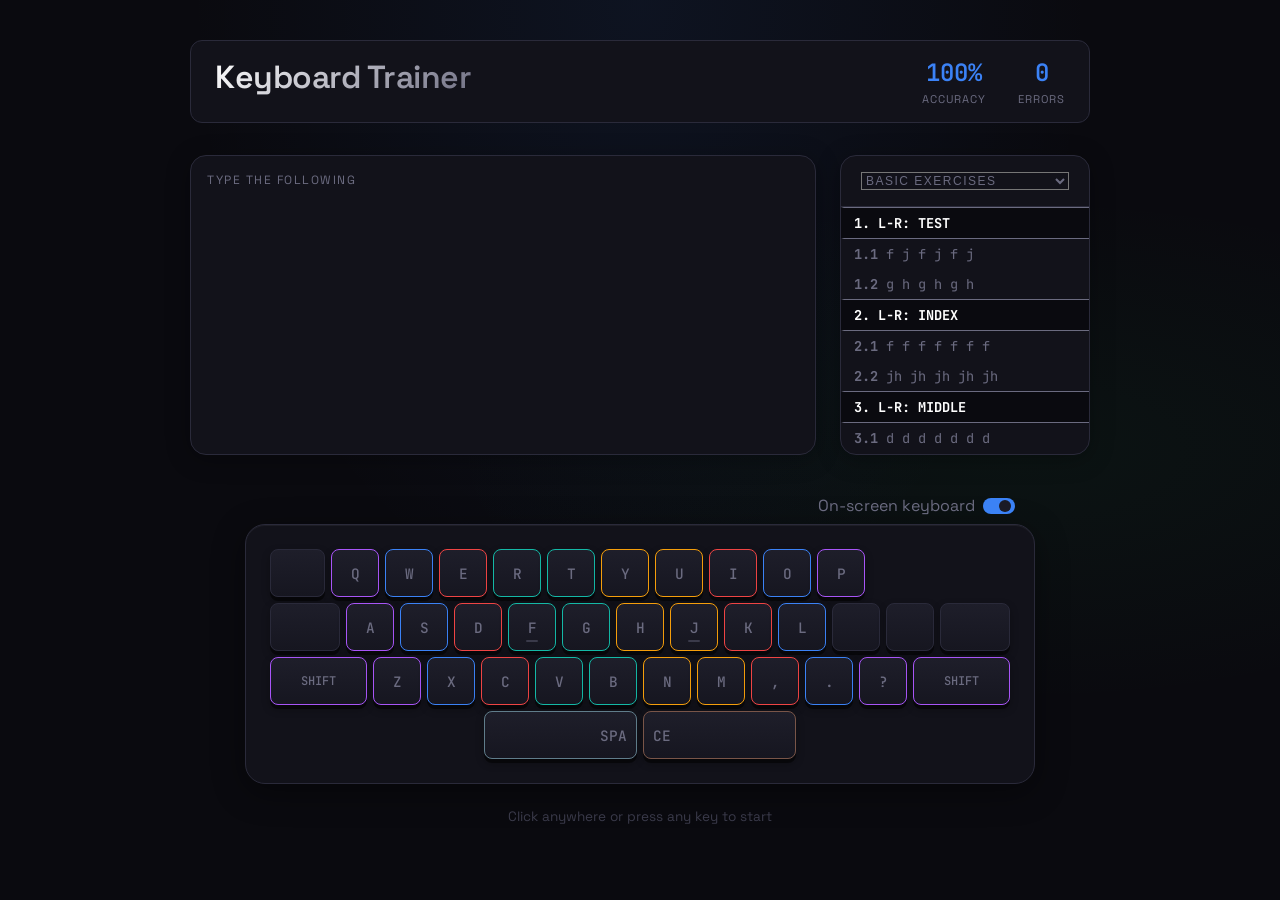
==== index.html @ eeee03a4 "Create index.html" ====
<!DOCTYPE html>
<html lang="en">
<head>
    <meta charset="UTF-8">
    <meta name="viewport" content="width=device-width, initial-scale=1.0">
    <title>Keyboard Trainer</title>
    <link rel="preconnect" href="https://fonts.googleapis.com">
    <link rel="preconnect" href="https://fonts.gstatic.com" crossorigin>
    <link href="https://fonts.googleapis.com/css2?family=JetBrains+Mono:wght@400;500;600&family=Space+Grotesk:wght@400;500;600&display=swap" rel="stylesheet">
    <style>
        :root {
            --bg-primary: #0a0a0f;
            --bg-secondary: #12121a;
            --bg-tertiary: #1a1a25;
            --text-primary: #ffffff;
            --text-secondary: #6b6b80;
            --text-muted: #3a3a4a;
            --accent-green: #22c55e;
            --accent-green-glow: rgba(34, 197, 94, 0.3);
            --accent-red: #ef4444;
            --accent-red-glow: rgba(239, 68, 68, 0.3);
            --accent-blue: #3b82f6;
            --accent-blue-glow: rgba(59, 130, 246, 0.2);
            --key-bg: #1e1e2a;
            --key-border: #2a2a3a;
            --key-shadow: rgba(0, 0, 0, 0.5);

            --pinky-lr: #a855f7;
            --ring-lr: #3b82f6;
            --middle-lr: #ef4444;
            --index-left: #14b8a6;
            --index-right: #f59e0b;

            --thumb-left: #607d8b;
            --thumb-right: #795548;


        }

        * {
            margin: 0;
            padding: 0;
            box-sizing: border-box;
        }

        body {
            font-family: 'Space Grotesk', sans-serif;
            background: var(--bg-primary);
            color: var(--text-primary);
            min-height: 100vh;
            display: flex;
            flex-direction: column;
            align-items: center;
            padding: 40px 20px;
            background-image: 
                radial-gradient(ellipse at 50% 0%, rgba(59, 130, 246, 0.08) 0%, transparent 50%),
                radial-gradient(ellipse at 80% 50%, rgba(34, 197, 94, 0.05) 0%, transparent 40%);
        }

        h1 {
            font-size: 2rem;
            font-weight: 600;

            letter-spacing: -0.5px;
            background: linear-gradient(135deg, #fff 0%, #6b6b80 100%);
            -webkit-background-clip: text;
            -webkit-text-fill-color: transparent;
            background-clip: text;
                margin-right: auto;
        }

        .main-container {
            display: flex;
            gap: 24px;
            margin-bottom: 40px;
            width: 100%;
            max-width: 900px;
            max-height: 300px;
            justify-content: space-between;
        }

        /* Exercise Display */
        .exercise-container {
            display: flex;
            flex-direction: column;
            flex-grow: 1;
            background: var(--bg-secondary);
            border-radius: 16px;
            padding: 16px;
            border: 1px solid var(--key-border);
            box-shadow: 0 4px 24px rgba(0, 0, 0, 0.3);
            /*min-height: 0;*/
        }

        .exercise-label {
            flex-shrink: 0;
            font-size: 0.75rem;
            text-transform: uppercase;
            letter-spacing: 1.5px;
            color: var(--text-secondary);
            margin-bottom: 16px;
        }

        .exercise-text {
            font-family: 'JetBrains Mono', monospace;
            font-size: 1.5rem;
            line-height: 1.6;
            letter-spacing: 0.15em;
            min-height: 60px;
            /*display: flex;*/
            flex-wrap: wrap;
            align-items: center;
            max-height: 250px;
            overflow-y: auto;
            scrollbar-color: var(--text-secondary) var(--text-muted);
            scrollbar-width: thin;
            mask-image: linear-gradient(to bottom, black 95%, transparent);

        }


        .exercise-text::-webkit-scrollbar {
        width: 12px;
        }

        .exercise-text::-webkit-scrollbar-track {
        background: var(--text-muted);
        }

        .exercise-text::-webkit-scrollbar-thumb {
        background: var(--text-secondary);
        border-radius: 6px;
        }

        .exercise-text::-webkit-scrollbar-thumb:hover {
        background: #888;
        }


        .exercise-text > span:has(+ br)::after {
            content: '⏎';
            color: var(--text-secondary);
            font-size: 0.5em;
            margin-left: 2px;
        }


        .word {
            display: inline-flex;
            white-space: nowrap;
            align-items: baseline;
        }

        .char {
            display: inline-flex;
            align-items: center;
            justify-content: center;
            min-width: 1.2em;
            height: 1.5em;
            transition: all 0.15s ease;
        }

        .char.pending {
            color: var(--text-muted);
        }

        .char.completed {
            color: var(--text-primary);
        }

        .char.current {
            color: var(--bg-primary);
            background: var(--accent-green);
            border-radius: 6px;
            box-shadow: 0 0 20px var(--accent-green-glow);
            animation: pulse-green 1.5s ease-in-out infinite;
            scroll-margin-top: 45px;
        }

        .char.current.error {
            background: var(--accent-red);
            box-shadow: 0 0 20px var(--accent-red-glow);
            animation: shake 0.3s ease-in-out, pulse-red 1.5s ease-in-out infinite;
        }

        @keyframes pulse-green {
            0%, 100% { box-shadow: 0 0 15px var(--accent-green-glow); }
            50% { box-shadow: 0 0 25px var(--accent-green-glow); }
        }

        @keyframes pulse-red {
            0%, 100% { box-shadow: 0 0 15px var(--accent-red-glow); }
            50% { box-shadow: 0 0 25px var(--accent-red-glow); }
        }

        @keyframes shake {
            0%, 100% { transform: translateX(0); }
            20% { transform: translateX(-4px); }
            40% { transform: translateX(4px); }
            60% { transform: translateX(-4px); }
            80% { transform: translateX(4px); }
        }

        /* Exercise List */
        .exercise-list-container {
            display:flex;
            flex-direction: column;
            flex-shrink: 0;
            width: 250px;
            background: var(--bg-secondary);
            border-radius: 16px;
            border: 1px solid var(--key-border);
            overflow: hidden;
            box-shadow: 0 4px 24px rgba(0, 0, 0, 0.3);
        }

        .exercise-list-header {
            flex-shrink: 0;
            font-size: 0.75rem;
            text-transform: uppercase;
            letter-spacing: 1.5px;
            color: var(--text-secondary);
            padding: 16px 20px;
            border-bottom: 1px solid var(--key-border);
        }
        .exercise-list-header > select
        {
            font-size: 0.75rem;
            text-transform: uppercase;
            letter-spacing: 1.5px;
            background: var(--bg-secondary);
            color: var(--text-secondary);
            width: 100%;
        }
        .exercise-list {
            max-height: 300px;
            overflow-y: auto;
            scrollbar-width: thin;
            scrollbar-color: var(--key-border) transparent;
        }

        .exercise-list::-webkit-scrollbar {
            width: 6px;
        }

        .exercise-list::-webkit-scrollbar-track {
            background: transparent;
        }

        .exercise-list::-webkit-scrollbar-thumb {
            background: var(--key-border);
            border-radius: 3px;
        }



        .exercise-group {
            font-family: 'JetBrains Mono', monospace;
            font-size: 0.85rem;
            font-weight: bold;
            text-transform: uppercase;
            padding: 6px 10px;
            cursor: pointer;
            transition: all 0.2s ease;
            border-left: 3px solid transparent;
            color: var(--text-primary);
            border-bottom: 1px solid var(--text-secondary);
            border-top: 1px solid var(--text-secondary);
            background: var(--bg-primary);
        }
        .exercise-group.active {

            color: var(--accent-green);
        }

        .exercise-item {
            font-family: 'JetBrains Mono', monospace;
            font-size: 0.85rem;
            padding: 6px 10px;
            cursor: pointer;
            transition: all 0.2s ease;
            border-left: 3px solid transparent;
            color: var(--text-secondary);
            /*border-bottom: 1px solid var(--text-secondary);*/
        }
        .exercise-item > span:first-child {
            text-transform: uppercase;
            /*letter-spacing: 1.5px;*/
            font-weight: bold;
        }
        .exercise-item > span:last-child {
            color: var(--text-secondary);
        }



        .exercise-item:hover {
            background: var(--bg-tertiary);
            color: var(--text-primary);
        }

        .exercise-item.active {
            background: var(--bg-tertiary);
            border-left-color: var(--accent-green);
            color: var(--text-primary);
        }

        .exercise-item.completed-exercise {
            color: var(--accent-green);
        }

        .exercise-item.completed-exercise::after {
            content: ' ✓';
        }

        /* Stats Bar */
        .stats-bar {
            display: flex;
            gap: 32px;
            margin-bottom: 32px;
            padding: 16px 24px;
            background: var(--bg-secondary);
            border-radius: 12px;
            border: 1px solid var(--key-border);
                width: 100%;
            max-width: 900px;
        }

        .stat {
            display: flex;
            flex-direction: column;
            align-items: center;
        }

        .stat-value {
            font-family: 'JetBrains Mono', monospace;
            font-size: 1.5rem;
            font-weight: 600;
            color: var(--accent-blue);
        }

        .stat-label {
            font-size: 0.7rem;
            text-transform: uppercase;
            letter-spacing: 1px;
            color: var(--text-secondary);
            margin-top: 4px;
        }

        /* Keyboard */
        .keyboard {
            background: var(--bg-secondary);
            padding: 24px;
            border-radius: 20px;
            border: 1px solid var(--key-border);
            box-shadow: 
                0 8px 32px rgba(0, 0, 0, 0.4),
                inset 0 1px 0 rgba(255, 255, 255, 0.05);
        }

        .keyboard-row {
            display: flex;

            gap: 6px;
            margin-bottom: 6px;
        }


        .keyboard-row:last-child {
            margin-bottom: 0;
            justify-content: center;
        }

        .key {
            font-family: 'JetBrains Mono', monospace;
            font-size: 0.9rem;
            font-weight: 500;
            width: 48px;
            height: 48px;
            display: flex;
            align-items: center;
            justify-content: center;
            background: linear-gradient(180deg, var(--key-bg) 0%, #161620 100%);
            border: 1px solid var(--key-border);
            border-radius: 8px;
            color: var(--text-secondary);
            text-transform: uppercase;
            cursor: pointer;
            transition: all 0.1s ease;
            box-shadow: 
                0 4px 0 var(--key-shadow),
                0 4px 8px rgba(0, 0, 0, 0.3);
            user-select: none;
        }

        .key:active, .key.pressed {
            transform: translateY(4px);
            box-shadow: 
                0 2px 0 var(--key-shadow),
                0 2px 4px rgba(0, 0, 0, 0.3);
        }

        .key.highlight {
            color: var(--bg-primary);
            border-color: #cdcdcd;
        }


        .key.shift {
            width: 97px;
            font-size: 0.75rem;
        }
        .key.capslock {
            width: 70px;
            font-size: 0.75rem;
        }
        .key.tabkey {
            width: 55px;
            font-size: 0.75rem;
        }

        .key.space {
            width: 153px;
        }

        /* Home row indicators */
        .key[data-key="f"]::after,
        .key[data-key="j"]::after {
            content: '';
            position: absolute;
            bottom: 8px;
            width: 12px;
            height: 2px;
            background: var(--text-muted);
            border-radius: 1px;
        }

        .key {
            position: relative;
        }

        /* Finger color coding */
        .finger-pinky-left { border-color: var(--pinky-lr)}
        .finger-ring-left {  border-color: var(--ring-lr)}
        .finger-middle-left {  border-color: var(--middle-lr)} /* ! */
        .finger-index-left {   border-color: var(--index-left)} /* ! */

        .finger-index-right { border-color: var(--index-right)}
        .finger-middle-right {   border-color: var(--middle-lr)}
        .finger-ring-right {   border-color: var(--ring-lr)}
        .finger-pinky-right {   border-color: var(--pinky-lr)}

        .finger-thumb-left { border-color: var(--thumb-left)}
        .finger-thumb-right {   border-color: var(--thumb-right)}


        .key.highlight.finger-pinky-left { background: rgb(from var(--pinky-lr) r g b / 0.8); }
        .key.highlight.finger-ring-left { background: rgb(from var(--ring-lr) r g b / 0.8); }
        .key.highlight.finger-middle-left { background: rgb(from var(--middle-lr) r g b / 0.8); }

        .key.highlight.finger-index-left { background: rgb(from var(--index-left) r g b / 0.8);  }
        .key.highlight.finger-index-right { background: rgb(from var(--index-right) r g b / 0.8); }

        .key.highlight.finger-middle-right { background: rgb(from var(--middle-lr) r g b / 0.8);}
        .key.highlight.finger-ring-right { background: rgb(from var(--ring-lr) r g b / 0.8); }
        .key.highlight.finger-pinky-right { background: rgb(from var(--pinky-lr) r g b / 0.8); }

        .key.highlight.finger-thumb-left { background: rgb(from var(--thumb-left) r g b / 0.8); }
        .key.highlight.finger-thumb-right { background: rgb(from var(--thumb-right) r g b / 0.8); }

        /* Completion message */
        .completion-message {
            position: fixed;
            top: 50%;
            left: 50%;
            transform: translate(-50%, -50%) scale(0.9);
            background: var(--bg-secondary);
            padding: 48px 64px;
            border-radius: 24px;
            border: 1px solid var(--accent-green);
            box-shadow: 0 0 60px var(--accent-green-glow);
            text-align: center;
            opacity: 0;
            pointer-events: none;
            transition: all 0.3s ease;
            z-index: 100;
        }

        .completion-message.show {
            opacity: 1;
            transform: translate(-50%, -50%) scale(1);
            pointer-events: auto;
        }

        .completion-message h2 {
            font-size: 1.5rem;
            margin-bottom: 8px;
            color: var(--accent-green);
        }

        .completion-message p {
            color: var(--text-secondary);
            margin-bottom: 24px;
        }

        .completion-message button {
            font-family: 'Space Grotesk', sans-serif;
            font-size: 1rem;
            padding: 12px 32px;

            color: var(--bg-primary);
            border: none;
            border-radius: 8px;
            cursor: pointer;
            font-weight: 500;
            transition: all 0.2s ease;
        }
        .completion-message button:last-of-type {
            background: var(--accent-green);
        }
        .completion-message button:first-of-type {
            background: var(--text-secondary);
        }

        .completion-message button:hover {
            transform: translateY(-2px);
            box-shadow: 0 4px 20px var(--accent-green-glow);
        }

        /* Focus hint */
        .focus-hint {
            color: var(--text-muted);
            font-size: 0.85rem;
            margin-top: 24px;
            opacity: 0;
            transition: opacity 0.3s ease;
        }

        .focus-hint.show {
            opacity: 1;
        }

        /*TOGGLE

        bg toggle: var(--text-secondary)
        bg circle: var(--bg-tertiary)
        br sec: var(--accent-blue)
        */
        .toggle {
  position: relative;
  display: inline-block;
  width: 32px;
  height: 16px;
}

.toggle input {
  opacity: 0;
  width: 0;
  height: 0;
}
.slider {
  position: absolute;
  cursor: pointer;
  top: 0;
  left: 0;
  right: 0;
  bottom: 0;
  background-color: #FFFFFF;
  -webkit-transition: .4s;
  transition: .4s;
}

.slider:before {
  position: absolute;
  content: "";
  height: 12px;
  width: 12px;
  left: 4px;
  bottom: 2px;
  background-color: var(--bg-tertiary);
  -webkit-transition: .4s;
  transition: .4s;
}

input:checked + .slider {
  background-color: var(--accent-blue);
}
input + .slider {
  background-color: var(--text-secondary);
}


input:checked + .slider:before {
  -webkit-transform: translateX(12px);
  -ms-transform: translateX(12px);
  transform: translateX(12px);
}

.slider.round {
  border-radius: 14px;
}

.slider.round:before {
  border-radius: 50%;
}
.toggle-box {
    display: flex;
    justify-content: flex-end;
    align-items: center;
    gap: 0.5rem;
    color: var(--text-secondary);
        margin-bottom: 8px;
        margin-right: 20px;
}

.collapsed {
    visibility: collapse;
    display: none;
}
    </style>
</head>
<body>


    <div class="stats-bar">
    <h1>Keyboard Trainer</h1>

        <div class="stat">
            <span class="stat-value" id="accuracy">100%</span>
            <span class="stat-label">Accuracy</span>
        </div>
        <!--div class="stat">
            <span class="stat-value" id="wpm">0</span>
            <span class="stat-label">WPM</span>
        </div-->
        <div class="stat">
            <span class="stat-value" id="errors">0</span>
            <span class="stat-label">Errors</span>
        </div>

    </div>

    <div class="main-container">
        <div class="exercise-container">
            <div class="exercise-label">Type the following</div>
            <div class="exercise-text" id="exercise-text"></div>
        </div>
        <div class="exercise-list-container"> <!--Exercises -->
            <div class="exercise-list-header"> <select onchange="select_task_type(this)"><option value="0">basic exercises</option><option value="1">Advanced</option></select></div>
            <div class="exercise-list" id="exercise-list"></div>
        </div>
    </div>



    <div>
    <div class="toggle-box">
        <span>On-screen keyboard</span>
        <label class="toggle" >
            <input type="checkbox" checked onchange="document.getElementById('keyboard').classList.toggle('collapsed')">
            <span class="slider round"></span>
        </label>
    </div>

    <div class="keyboard" id="keyboard">
        <!-- Row 1: QWERTY -->
        <div class="keyboard-row">
            <div class="key tabkey" data-key="tabkey"> </div>
            <div class="key finger-pinky-left" data-key="q">Q</div>
            <div class="key finger-ring-left" data-key="w">W</div>
            <div class="key finger-middle-left" data-key="e">E</div>
            <div class="key finger-index-left" data-key="r">R</div>
            <div class="key finger-index-left" data-key="t">T</div>
            <div class="key finger-index-right" data-key="y">Y</div>
            <div class="key finger-index-right" data-key="u">U</div>
            <div class="key finger-middle-right" data-key="i">I</div>
            <div class="key finger-ring-right" data-key="o">O</div>
            <div class="key finger-pinky-right" data-key="p">P</div>

        </div>
        <!-- Row 2: ASDF -->
        <div class="keyboard-row">
            <div class="key capslock" data-key="capslock"> </div>
            <div class="key finger-pinky-left" data-key="a">A</div>
            <div class="key finger-ring-left" data-key="s">S</div>
            <div class="key finger-middle-left" data-key="d">D</div>
            <div class="key finger-index-left" data-key="f">F</div>
            <div class="key finger-index-left" data-key="g">G</div>
            <div class="key finger-index-right" data-key="h">H</div>
            <div class="key finger-index-right" data-key="j">J</div>
            <div class="key finger-middle-right" data-key="k">K</div>
            <div class="key finger-ring-right" data-key="l">L</div>
            <div class="key"> </div>
            <div class="key"> </div>
            <div class="key capslock"> </div>

        </div>
        <!-- Row 3: ZXCV -->
        <div class="keyboard-row">
            <div class="key shift finger-pinky-left" data-key="L_Shift">Shift</div>
            <div class="key finger-pinky-left" data-key="z">Z</div>
            <div class="key finger-ring-left" data-key="x">X</div>
            <div class="key finger-middle-left" data-key="c">C</div>
            <div class="key finger-index-left" data-key="v">V</div>
            <div class="key finger-index-left" data-key="b">B</div>
            <div class="key finger-index-right" data-key="n">N</div>
            <div class="key finger-index-right" data-key="m">M</div>
            <div class="key finger-middle-right" data-key=",">,</div>
            <div class="key finger-ring-right" data-key=".">.</div>
            <div class="key finger-pinky-right" data-key="?">?</div>
            <div class="key shift finger-pinky-right" data-key="R_Shift">Shift</div>
        </div>
        <!-- Row 4: Space -->
        <div class="keyboard-row">
            <div class="key space finger-thumb-left" style="justify-content: right;" data-key="L_Space">Spa&nbsp;</div>
            <div class="key space finger-thumb-right" style="justify-content: left;" data-key="R_Space">&nbsp;ce</div>
        </div>
    </div>
</div>
    <div class="focus-hint" id="focus-hint">Click anywhere or press any key to start</div>


<!--
    <div>
    <span style="background: #d946ef">#d946ef</span>
    <span style="background: #06b6d4">#06b6d4</span>
    <span style="background: #84cc16">#84cc16</span>
    <span style="background: #2563eb">#2563eb</span>
    <span style="background: #dc2626">#dc2626</span>
    <span style="background: #d946ef"></span>
    <span style="background: #d946ef"></span>
    <span style="background: #d946ef"></span>
    </div>
    <br>
    <div>
    <span style="background: #2563eb">#2563eb</span>
    <span style="background: #db2777">#db2777</span>
    <span style="background: #10b981">#10b981</span>
    <span style="background: #f97316">#f97316</span>
    <span style="background: #4f46e5">#4f46e5</span>
    <span style="background: #d946ef"></span>
    <span style="background: #d946ef"></span>
    <span style="background: #d946ef"></span>
    </div>
    <br>
    <div>
    <span style="background: #ef4444">#ef4444</span>
    <span style="background: #f59e0b">#f59e0b</span>
    <span style="background: #14b8a6">#14b8a6</span>
    <span style="background: #3b82f6">#3b82f6</span>
    <span style="background: #a855f7">#a855f7</span>
    <span style="background: #d946ef"></span>
    <span style="background: #d946ef"></span>
    <span style="background: #d946ef"></span>
    </div>
-->
    <div class="completion-message" id="completion-message">
        <h2>Exercise Complete!</h2>
        <p>Great job! Ready for the next one?</p>

        <button id="repeat-exercise-btn">Repeat Exercise</button>
        <button id="next-exercise-btn">Next Exercise</button>
    </div>

    <script>
"use strict";

        const leftHand = new Set(['q','w','e','r','t','a','s','d','f','g','z','x','c','v','b']);
        const rightHand = new Set();
        // Exercise data - you can modify these sequences
        /*const exercises = [
            "f j f j f j@f j f j f j@f j f j f j",
            "f f f f f f f f f f@j j j j j j j j j j@g g g g g g g g g g@h h h h h h h h h h@fg fg fg fg fg fg@jh jh jh jh jh jh@fgjh fgjh fgjh fgjh@ghf jhg ghf jhg ghf@fghj jhgf fghj jhgf@g g h h f f j j",
            "d d d d d d d d d d@k k k k k k k k k k@df df df df df df@jk jk jk jk jk jk@dfg kjh dfg kjh@gfd hjk gfd hjk@dk dk dk dk dk dk@kdjf kdjf kdjf kdjf@dhg kfg dhg kfg@dd ff gg hh jj kk",
            "s s s s s s s s s s@l l l l l l l l l l@sd sd sd sd sd sd@kl kl kl kl kl kl@sdf jkl sdf jkl@asdf hjkl asdf hjkl@sl sl sl sl sl sl@sdfg hjkl sdfg hjkl@lsd ksf lsd ksf@ss dd ff gg hh jj kk ll",
            "a a a a a a a a a a@as as as as as as@asdf hjkl asdf hjkl@aa ss dd ff gg hh jj kk ll@glas hask dash flash@sagas salad alaska@half ask lad gas jag",
            "fr ju ft jy de ki@r r r t t t y y y u u u@rt yu rt yu rt yu@er ty ui er ty ui@try hit yet rut@tree here there@grey kite like@ture ryit uyer",
            "fv jm fb jn dc ki@v v v b b b n n n m m m@vb nm vb nm@cv bn m cv bn m@van man ban can@bad mad cad had@back hack jack lack",
            "qo wp zx qo wp zx@qa az ws sx ed dc@pop wow zip axe@quick brown fox@lazy dog jumps@qwerty asdfgh zxcvb@power point zoom@mix max box fix",
            "f f f f f f f f@j j j j j j j j@f j f j f j f j@d d d d d d d d@k k k k k k k k@d k d k d k d k@s s s s s s s s@l l l l l l l l@s l s l s l s l@a a a a a a a a@f d s a f d s a@j k l j k l j k l@g g g g g g g g@h h h h h h h h@g h g h g h g h@f g h j f g h j@t t t t t t t t@y y y y y y y y@t y t y t y t y@r r r r r r r r@u u u u u u u u@r u r u r u r u@e e e e e e e e@i i i i i i i i@e i e i e i e i@w w w w w w w w@o o o o o o o o@w o w o w o w o@q q q q q q q q@p p p p p p p p@q p q p q p q p@the quick brown fox jumps over the lazy dog"
        ];*/

        // State
        let currentIndex = {e:0,t:0,s:0,toString: function(a = this.e,b = this.t,c=this.s) {return `${a}:${b}:${c}`;}};
        //toString: function(a,b,c) {return `${this.e}:${this.t}:${this.s}`;}
        let currentSpanIndex = 0;
        let isError = false;
        let totalKeystrokes = 0;
        let errorCount = 0;
        let startTime = null;
        let completedExercises = new Set();

        // DOM Elements
        const exerciseText = document.getElementById('exercise-text');
        const exerciseList = document.getElementById('exercise-list');
        const accuracyDisplay = document.getElementById('accuracy');
        //const wpmDisplay = document.getElementById('wpm');
        const errorsDisplay = document.getElementById('errors');
        const completionMessage = document.getElementById('completion-message');
        const nextExerciseBtn = document.getElementById('next-exercise-btn');
        const repeatExerciseBtn = document.getElementById('repeat-exercise-btn');
        const focusHint = document.getElementById('focus-hint');

        // Character span elements cache
        let charSpans = [];
        let taskStepsRef = [];
        // Exercise -> Task -> Step
        // Bsc/Adv  -> LR-RL-> 1,2,3
        //Basic vs advanced
        let exercises = [];
        //let exercise = 0;

        //page init
        function onWindowLoad(){
        exercises.push(task_small);
        exercises.push(task_big);
        console.log(exercises);

        initExerciseList();
        }//onWindowLoad

        function select_task_type(o){
            console.log('select_task_type',o, o.value);
            currentIndex.e = o.value;
            initExerciseList();
        }


        // Initialize exercise list
        function initExerciseList() {
            exerciseList.innerHTML = '';
            taskStepsRef = [];

/*
            const sorted = Object.keys(exercises[currentIndex.e]).sort((x, y) => {
            const prefixCompare = y.slice(0, 5).localeCompare(x.slice(0, 5));
            if (prefixCompare !== 0) return prefixCompare;
            return x.length - y.length;
            });
*/

                exercises[currentIndex.e].forEach((task, t_idx) => {
                    const groupHeader = document.createElement('div');
                    groupHeader.className = 'exercise-group';
                    //if (t_idx === currentIndex.t) groupHeader.classList.add('active');
                    groupHeader.innerHTML = `${t_idx + 1}. ${task.dir}: ${task.name}`;
                    groupHeader.addEventListener('click', () => loadTaskStep(t_idx,0));
                    groupHeader.dataset.t_idx = t_idx;
                    exerciseList.appendChild(groupHeader);
                    taskStepsRef.push(groupHeader);

                    console.log('task ',task,' idx ',t_idx);

                    task.steps.forEach((step, s_idx) => {
                        console.log('step ',step[0],' idx ',s_idx);
                        const item = document.createElement('div');
                        item.className = 'exercise-item';
                        item.dataset.t_idx = t_idx;
                        item.dataset.s_idx = s_idx;
                        item.dataset.ets_sign = currentIndex.toString(currentIndex.e,t_idx,s_idx);

                        //if (t_idx === currentIndex.t && s_idx === currentIndex.s) item.classList.add('active');
                        //if (completedExercises.has(currentIndex.toString())) item.classList.add('completed-exercise');

                        item.innerHTML = `<span>${t_idx + 1}.${s_idx + 1}</span>&nbsp;<span>${step[0].substring(0, 14)}</span>`;
                        item.addEventListener('click', () => loadTaskStep(t_idx,s_idx));
                        exerciseList.appendChild(item);
                        taskStepsRef.push(item);
                    });
                    /*
                    */
                });

        }

        // Load an exercise
        function loadTaskStep(t,s) {
            currentIndex.t = t;
            currentIndex.s = s;

            currentSpanIndex = 0;
            isError = false;
            totalKeystrokes = 0;
            errorCount = 0;
            startTime = null;
            
            createTaskStepDisplay();
            updateTaskStepDisplay();
            updateExerciseListDisplay();
            //initExerciseList(); // replace with updateExerciseListDisplay()
            updateStats();
            highlightCurrentKey();
            
            // Scroll to active item
            /*const activeItem = exerciseList.querySelector('.exercise-item.active');
            if (activeItem) {
                activeItem.scrollIntoView({ behavior: 'smooth', block: 'nearest' });
            }*/


        }



        // Create exercise display (once per exercise)
        function createTaskStepDisplay() {
            // Exercise -> Task -> Step

            //const text = exercises[currentIndex];
            exerciseText.innerHTML = '';
            charSpans = [];

            const rows = exercises[currentIndex.e][currentIndex.t].steps[currentIndex.s];

            rows.forEach((row, rowIndex) => {
                const words = row.split(' ');

                words.forEach((word, wordIndex) => {
                    // Create word container
                    const wordSpan = document.createElement('span');
                    wordSpan.className = 'word';

                    // Add characters of the word
                    word.split('').forEach((char) => {
                        const span = document.createElement('span');
                        span.className = 'char';
                        span.textContent = char;
                        //span.dataset.chr = char;

                        wordSpan.appendChild(span);
                        charSpans.push(span);
                    });


                    // Add space after word (except last word)
                    if (wordIndex < words.length - 1) {
                        const spaceSpan = document.createElement('span');
                        spaceSpan.className = 'char';
                        spaceSpan.textContent = '␣';
                        //spaceSpan.dataset.chr = ' ';
                        wordSpan.appendChild(spaceSpan);
                        charSpans.push(spaceSpan);
                    }

                    exerciseText.appendChild(wordSpan);

                });
                if (rowIndex < rows.length - 1) {
                        const brakeSpan = document.createElement('br');
                        exerciseText.appendChild(brakeSpan);
                    }

            });


        }



        // Update exercise display (only update classes)
        function updateTaskStepDisplay() {
            charSpans.forEach((span, index) => {
                span.className = 'char';

                if (index < currentSpanIndex) {
                    span.classList.add('completed');
                } else if (index === currentSpanIndex) {
                    span.classList.add('current');
                    if (isError) span.classList.add('error');
                } else {
                    span.classList.add('pending');
                }
            });
            scrollToChar();
        }
        function updateExerciseListDisplay() {
            taskStepsRef.forEach((elem, index) => {
                elem.classList.remove('active');
                //.dataset.t_idx
                //.dataset.s_idx
                if (elem.dataset.s_idx !== undefined && elem.dataset.t_idx !== undefined && elem.dataset.ets_sign !== undefined) {
                    if(currentIndex.s == elem.dataset.s_idx && currentIndex.t == elem.dataset.t_idx){
                        elem.classList.add('active');
                    }//@@@@@@@@@@@@@@@@@@@@@@@@@@@@@@@@@@@@ currentIndex.toString()
                    if (completedExercises.has(elem.dataset.ets_sign)  ) {
                        elem.classList.add('completed-exercise');
                    }
                }
                if (elem.dataset.s_idx === undefined && elem.dataset.t_idx !== undefined) {
                    if(currentIndex.t == elem.dataset.t_idx){
                        elem.classList.add('active');
                    }
                }

            });
            scrollToTaskStep();
        }

        // Highlight current key on keyboard
        function highlightCurrentKey() {
            // Remove all highlights
            document.querySelectorAll('.key').forEach(key => {
                key.classList.remove('highlight');
            });
            
            //const text = exercises[currentIndex];
            if (currentSpanIndex < charSpans.length) {
                const currentCharOrig = charSpans[currentSpanIndex].innerText;
                const currentChar = currentCharOrig.toLowerCase();

                if (currentChar !== '␣') {
                    highlightKeys(currentChar);
                    if (currentCharOrig !== currentChar) {
                        if(leftHand.has(currentChar)){
                            highlightKeys('R_Shift') ;
                        } else {
                            highlightKeys('L_Shift');
                        }
                    }

                } else { //TODO: FIX NEGATIVE INDEX!!!!
                    let prevChar = charSpans[currentSpanIndex - 1].innerText;
                    if (prevChar !== undefined){
                        let lc = prevChar.toLowerCase();

                        if(leftHand.has(lc)){
                            highlightKeys('R_Space') ;
                        } else {
                            highlightKeys('L_Space');
                        }

                    }
                console.log("currentChar: ",currentChar, "prev:", charSpans[currentSpanIndex - 1].innerText)
                }

            }
        }

        function highlightKeys(v) {
            const key = document.querySelector(`.key[data-key="${v}"]`);
            if (key) {
                key.classList.add('highlight');
            }
        }
        // Update statistics
        function updateStats() {
            const accuracy = totalKeystrokes > 0 
                ? Math.round(((totalKeystrokes - errorCount) / totalKeystrokes) * 100) 
                : 100;
            accuracyDisplay.textContent = accuracy + '%';
            errorsDisplay.textContent = errorCount;
            /*
            if (startTime && currentSpanIndex > 0) {
                const elapsedMinutes = (Date.now() - startTime) / 60000;
                const words = currentSpanIndex / 5;
                const wpm = Math.round(words / elapsedMinutes);
                wpmDisplay.textContent = wpm;
            }*/
        }

        // Handle key press
        function handleKeyPress(e) {
            // Ignore modifier keys alone
            if (e.key === 'Shift' || e.key === 'Control' || e.key === 'Alt' || e.key === 'Meta') {
                return;
            }
            
            // Handle Enter to go to next exercise when completion message is shown
            if ((e.key === 'Enter' || e.key === ' ') && completionMessage.classList.contains('show')) {
                goToNextExercise();
                return;
            }

            // Hide focus hint (Click anywhere or press any key to start)
            focusHint.classList.remove('show');
            



            //const text = exercises[currentIndex];
            if (currentSpanIndex >= charSpans.length) return;
            
            // Start timer on first keystroke
            if (!startTime) {
                startTime = Date.now();
            }
            
            const expectedChar = charSpans[currentSpanIndex].innerText;
            const pressedKey = e.key;
            
            totalKeystrokes++;
            
            // Visual feedback on keyboard
            const keyElement = document.querySelector(`.key[data-key="${pressedKey.toLowerCase()}"]`);
            if (keyElement) {
                keyElement.classList.add('pressed');
                setTimeout(() => keyElement.classList.remove('pressed'), 200);
            }
            
            if (pressedKey === expectedChar || (pressedKey === ' ' && expectedChar === '␣')) {
                isError = false;
                currentSpanIndex++;

                
                if (currentSpanIndex >= charSpans.length) {
                    // Exercise complete
                    completedExercises.add(currentIndex.toString());
                    //initExerciseList(); replace with updateExerciseListDisplay() @@@@@@@@@@@@@@
                    showCompletionMessage();
                }
                
                updateTaskStepDisplay();
                highlightCurrentKey();
                updateStats();
            } else {
                isError = true;
                errorCount++;
                updateTaskStepDisplay();
                updateStats();
            }
        }

        function scrollToChar() {

            const element = document.querySelector('.char.current');
            if (element !== null) {
            element.scrollIntoView({
                behavior: 'smooth',
                block: 'start'
                });
            }
        }

        function scrollToTaskStep() {
            // Scroll to active item
            const activeItem = exerciseList.querySelector('.exercise-item.active');
            if (activeItem !== null) {
                activeItem.scrollIntoView({ behavior: 'smooth', block: 'nearest' });
            }
        }




        // Show completion message
        function showCompletionMessage() {
            completionMessage.classList.add('show');
        }

        // Hide completion message and go to next exercise
        function goToNextExercise() {
            completionMessage.classList.remove('show');
            //current task: currentIndex.t
            //current step: currentIndex.s
            //number of tasks: exercises[currentIndex.e].length
            //number of steps: exercises[currentIndex.e][currentIndex.t].steps.length
            currentIndex.s += 1;
            if (currentIndex.s >= exercises[currentIndex.e][currentIndex.t].steps.length) {
                currentIndex.s = 0;

                currentIndex.t += 1;
                if(currentIndex.t >= exercises[currentIndex.e].length){
                    currentIndex.t = 0;
                    console.log('LAST TASK AND STEP IN CURRENT EXERCISE');
                }
            }

            loadTaskStep(currentIndex.t,currentIndex.s);
        }
        function goToSameExercise() {
            completionMessage.classList.remove('show');
            loadTaskStep(currentIndex.t,currentIndex.s);
        }

        // Event listeners
        document.addEventListener('keydown', handleKeyPress);
        
        nextExerciseBtn.addEventListener('click', goToNextExercise);
        repeatExerciseBtn.addEventListener('click', goToSameExercise);
        
        // Show focus hint initially
        setTimeout(() => focusHint.classList.add('show'), 500);
        
        document.addEventListener('click', () => {
            focusHint.classList.remove('show');
        });

        // Prevent space from scrolling
        window.addEventListener('keydown', (e) => {
            if (e.key === ' ') {
                e.preventDefault();
            }
        });

        // Initialize


        const task_big = [{"dir":"LR-RL","name":"L_I R_I","steps":[["th nt th nt th nt","ty ng ty ng ty ng","tu ur tu ur tu ur","ry ut ry ut ry ut","ru yt ru yt ru yt"],["rn yr rn yr rn yr","rm yb rm yb rm yb","gh ug gh ug gh ug","bu uf bu uf bu uf","tn ub tn ub tn ub"],["tm nv tm nv tm nv","rh nr rh nr rh nr","gy nf gy nf gy nf","gu nb gu nb gu nb","gn mb gn mb gn mb"],["gm ht gm ht gm ht","fy hr fy hr fy hr","fu fu fu fu fu fu","by by by by by by","bm bm bm bm bm bm","bj bj bj bj bj bj"]]},{"dir":"LR-RL","name":"L_M, R_M","steps":[["di ic di ic di ic","ci ie ci ie ci ie","ck ke ck ke ck ke","ek id ek id ek id","ei kd ei kd ei kd"]]},{"dir":"LR-RL","name":"L_R, L_P, R_R, R_P","steps":[["al la al la al la","so pa so pa so pa","sp ow sp ow sp ow","ap os ap os ap os","zo ls zo ls zo ls"],["xp ps xp ps xp ps","wo oz wo oz wo oz","wl ox wl ox wl ox","sl oa sl oa sl oa","ao ao ao ao ao ao"]]},{"dir":"LR-RL","name":"L_M, R_I","steps":[["en ne en ne en ne","ch me ch me ch me","em nd em nd em nd","cu he cu he cu he","ey nc ey nc ey nc"],["eu uc eu uc eu uc","eh ye eh ye eh ye","dy yd dy yd dy yd","du yc du yc du yc","dn ue dn ue dn ue"],["dm ud dm ud dm ud","dj je dj je dj je","cy cy cy cy cy cy"]]},{"dir":"LR-RL","name":"L_I, R_M","steps":[["ti it ti it ti it","ri iv ri iv ri iv","vi ir vi ir vi ir","fi ig fi ig fi ig"],["gi if gi if gi if","bi ib bi ib bi ib","rk rk rk rk rk rk"]]},{"dir":"LR-RL","name":"L_I, R_R, R_P","steps":[["ro or ro or ro or","to pr to pr to pr","fo ot fo ot fo ot","bo ov bo ov bo ov","bl pt bl pt bl pt"],["vo pg vo pg vo pg","tp og tp og tp og","tl of tl of tl of","rp ob rp ob rp ob","rl lv rl lv rl lv"],["go lt go lt go lt","gl lg gl lg gl lg","fl lf fl lf fl lf","lb lb lb lb lb lb"]]},{"dir":"LR-RL","name":"R_I, L_R, L_P","steps":[["an ns an ns an ns","su na su na su na","sh ma sh ma sh ma","am us am us am us","qu ha qu ha qu ha"],["ay ua ay ua ay ua","xu yw xu yw xu yw","xh ys xh ys xh ys","wn ya wn ya wn ya","wh uz wh uz wh uz"],["sy ms sy ms sy ms","sn ja sn ja sn ja","sm hs sm hs sm hs","au au au au au au","ah ah ah ah ah ah"]]},{"dir":"LR-RL","name":"L_I, R_M, R_R, R_P","steps":[["ti or ti or ti or","ri it ri it ri it","ro pr ro pr ro pr","to ot to ot to ot","vi iv vi iv vi iv"],["fi ov fi ov fi ov","gi ir gi ir gi ir","fo ig fo ig fo ig","bo if bo if bo if","bl pt bl pt bl pt"],["bi pg bi pg bi pg","vo og vo og vo og","tp of tp of tp of","tl ob tl ob tl ob","rp lv rp lv rp lv"],["rl lt rl lt rl lt","rk lg rk lg rk lg","go lf go lf go lf","gl lb gl lb gl lb","fl ib fl ib fl ib"]]},{"dir":"LR-RL","name":"R_I, L_M, L_R, L_P","steps":[["en ns en ns en ns","an ne an ne an ne","ch me ch me ch me","su nd su nd su nd","sh na sh na sh na"],["em ma em ma em ma","am he am he am he","qu us qu us qu us","cu nc cu nc cu nc","ay ha ay ha ay ha"],["xu uc xu uc xu uc","xh ua xh ua xh ua","wn yw wn yw wn yw","wh ys wh ys wh ys","sy ye sy ye sy ye"],["sn yd sn yd sn yd","sm yc sm yc sm yc","ey ya ey ya ey ya","eu uz eu uz eu uz","eh ue eh ue eh ue"],["dy ud dy ud dy ud","du ms du ms du ms","dn je dn je dn je","dm ja dm ja dm ja","dj hs dj hs dj hs"],["cy cy cy cy cy cy","au au au au au au","ah ah ah ah ah ah"]]},{"dir":"LL-RR","name":"L_I, R_I","steps":[["tr un tr un tr un","rt um rt um rt um","gr yn gr yn gr yn","br ym br ym br ym","tb uy tb uy tb uy"],["rv ny rv ny rv ny","rg nu rg nu rg nu","rf nm rf nm rf nm","rb nj rb nj rb nj","gt nh gt nh gt nh"],["ft my ft my ft my","fr mu fr mu fr mu","bt mn bt mn bt mn","ju ju ju ju ju ju","hy hy hy hy hy hy"],["hu hu hu hu hu hu","hn hn hn hn hn hn","hm hm hm hm hm hm"]]},{"dir":"LL-RR","name":"R_R, L_R, L_P, R_P","steps":[["as ol as ol as ol","wa lo wa lo wa lo","sa po sa po sa po","za pl za pl za pl"],["xa op xa op xa op","ws lp ws lp ws lp","sw sw sw sw sw sw","sq sq sq sq sq sq"],["az az az az az az","ax ax ax ax ax ax","aw aw aw aw aw aw","aq aq aq aq aq aq"]]},{"dir":"LL-RR","name":"L_M, R_I","steps":[["ed un ed un ed un","de um de um de um","ce yn ce yn ce yn","ec ym ec ym ec ym","dc uy dc uy dc uy"],["cd ny cd ny cd ny","nu nu nu nu nu nu","nm nm nm nm nm nm","nj nj nj nj nj nj","nh nh nh nh nh nh"],["my my my my my my","mu mu mu mu mu mu","mn mn mn mn mn mn","ju ju ju ju ju ju","hy hy hy hy hy hy"],["hu hu hu hu hu hu","hn hn hn hn hn hn","hm hm hm hm hm hm"]]},{"dir":"LL-RR","name":"L_I, R_M","steps":[["tr ki tr ki tr ki","rt ik rt ik rt ik","gr gr gr gr gr gr","br br br br br br","tb tb tb tb tb tb"],["rv rv rv rv rv rv","rg rg rg rg rg rg","rf rf rf rf rf rf","rb rb rb rb rb rb","gt gt gt gt gt gt"],["ft ft ft ft ft ft","fr fr fr fr fr fr","bt bt bt bt bt bt"]]},{"dir":"LL-RR","name":"L_I, R_R, R_P","steps":[["tr ol tr ol tr ol","rt lo rt lo rt lo","gr po gr po gr po","br pl br pl br pl","tb op tb op tb op"],["rv lp rv lp rv lp","rg rg rg rg rg rg","rf rf rf rf rf rf","rb rb rb rb rb rb","gt gt gt gt gt gt"],["ft ft ft ft ft ft","fr fr fr fr fr fr","bt bt bt bt bt bt"]]},{"dir":"LL-RR","name":"R_I, L_R, L_P","steps":[["as un as un as un","wa um wa um wa um","sa yn sa yn sa yn","za ym za ym za ym","xa uy xa uy xa uy"],["ws ny ws ny ws ny","sw nu sw nu sw nu","sq nm sq nm sq nm","az nj az nj az nj","ax nh ax nh ax nh"],["aw my aw my aw my","aq mu aq mu aq mu","mn mn mn mn mn mn","ju ju ju ju ju ju","hy hy hy hy hy hy"],["hu hu hu hu hu hu","hn hn hn hn hn hn","hm hm hm hm hm hm"]]},{"dir":"LL-RR","name":"L_I, R_M, R_R, R_P","steps":[["tr io tr io tr io","rt li rt li rt li","gr ol gr ol gr ol","br lo br lo br lo","tb po tb po tb po"],["rv il rv il rv il","rg pl rg pl rg pl","rf pi rf pi rf pi","rb op rb op rb op","gt ki gt ki gt ki"],["ft ip ft ip ft ip","fr ok fr ok fr ok","bt oi bt oi bt oi","lp lp lp lp lp lp","lk lk lk lk lk lk"],["ko ko ko ko ko ko","kl kl kl kl kl kl","ik ik ik ik ik ik"]]},{"dir":"LL-RR","name":"R_I, L_M, L_R, L_P","steps":[["es un es un es un","ed um ed um ed um","se yn se yn se yn","de ym de ym de ym","ea uy ea uy ea uy"],["ce ny ce ny ce ny","ca nu ca nu ca nu","ec nm ec nm ec nm","as nj as nj as nj","ac nh ac nh ac nh"],["ad my ad my ad my","we mu we mu we mu","wa mn wa mn wa mn","sc ju sc ju sc ju","sa hy sa hy sa hy"],["ex hu ex hu ex hu","ds hn ds hn ds hn","da hm da hm da hm","ze ze ze ze ze ze","za za za za za za"],["xe xe xe xe xe xe","xc xc xc xc xc xc","xa xa xa xa xa xa","ws ws ws ws ws ws","sw sw sw sw sw sw"],["sq sq sq sq sq sq","sd sd sd sd sd sd","ew ew ew ew ew ew","eq eq eq eq eq eq","dw dw dw dw dw dw"],["dc dc dc dc dc dc","cs cs cs cs cs cs","cd cd cd cd cd cd","az az az az az az","ax ax ax ax ax ax"],["aw aw aw aw aw aw","aq aq aq aq aq aq","ae ae ae ae ae ae"]]}];

        const task_small = [{"dir":"L-R","name":"Test","steps":[["f j f j f j","f j f j f j"],["g h g h g h","g h g h g h"]]},{"dir":"L-R","name":"Index","steps":[["f f f f f f f f f f","j j j j j j j j j j","g g g g g g g g g g","h h h h h h h h h h","fg fg fg fg fg fg"],["jh jh jh jh jh jh","fgjh fgjh fgjh fgjh","ghf jhg ghf jhg ghf","fghj jhgf fghj jhgf","g g h h f f j j"]]},{"dir":"L-R","name":"Middle","steps":[["d d d d d d d d d d","k k k k k k k k k k","df df df df df df","jk jk jk jk jk jk","dfg kjh dfg kjh"],["gfd hjk gfd hjk","dk dk dk dk dk dk","kdjf kdjf kdjf kdjf","dhg kfg dhg kfg","dd ff gg hh jj kk"]]},{"dir":"L-R","name":"Ring","steps":[["s s s s s s s s s s","l l l l l l l l l l","sd sd sd sd sd sd","kl kl kl kl kl kl","sdf jkl sdf jkl"],["asdf hjkl asdf hjkl","sl sl sl sl sl sl","sdfg hjkl sdfg hjkl","lsd ksf lsd ksf","ss dd ff gg hh jj kk ll"]]},{"dir":"L-R","name":"Pinky","steps":[["a a a a a a a a a a","as as as as as as","asdf hjkl asdf hjkl","aa ss dd ff gg hh jj kk ll"],["glas hask dash flash","sagas salad alaska","half ask lad gas jag"]]},{"dir":"L-R","name":"Upper row","steps":[["fr ju ft jy de ki","r r r t t t y y y u u u","rt yu rt yu rt yu","er ty ui er ty ui"],["try hit yet rut","tree here there","grey kite like","ture ryit uyer"]]},{"dir":"L-R","name":"Bottom row","steps":[["fv jm fb jn dc ki","v v v b b b n n n m m m","vb nm vb nm","cv bn m cv bn m"],["van man ban can","bad mad cad had","back hack jack lack"]]},{"dir":"L-R","name":"Word mix","steps":[["qo wp zx qo wp zx","qa az ws sx ed dc","pop wow zip axe","qwerty asdfgh zxcvb"],["power point zoom","mix max box fix","quick brown fox","lazy dog jumps"]]},{"dir":"L-R","name":"A hodgepodge","steps":[["f f f f f f f f","j j j j j j j j","f j f j f j f j","d d d d d d d d","k k k k k k k k"],["d k d k d k d k","s s s s s s s s","l l l l l l l l","s l s l s l s l","a a a a a a a a"],["f d s a f d s a","j k l j k l j k l","g g g g g g g g","h h h h h h h h","g h g h g h g h"],["f g h j f g h j","t t t t t t t t","y y y y y y y y","t y t y t y t y","r r r r r r r r"],["u u u u u u u u","r u r u r u r u","e e e e e e e e","i i i i i i i i","e i e i e i e i"],["w w w w w w w w","o o o o o o o o","w o w o w o w o","q q q q q q q q","p p p p p p p p","q p q p q p q p"],["the quick brown fox","jumps over the lazy dog","the quick brown fox","jumps over the lazy dog"]]}];
        window.onload = onWindowLoad;
    </script>
</body>
</html>
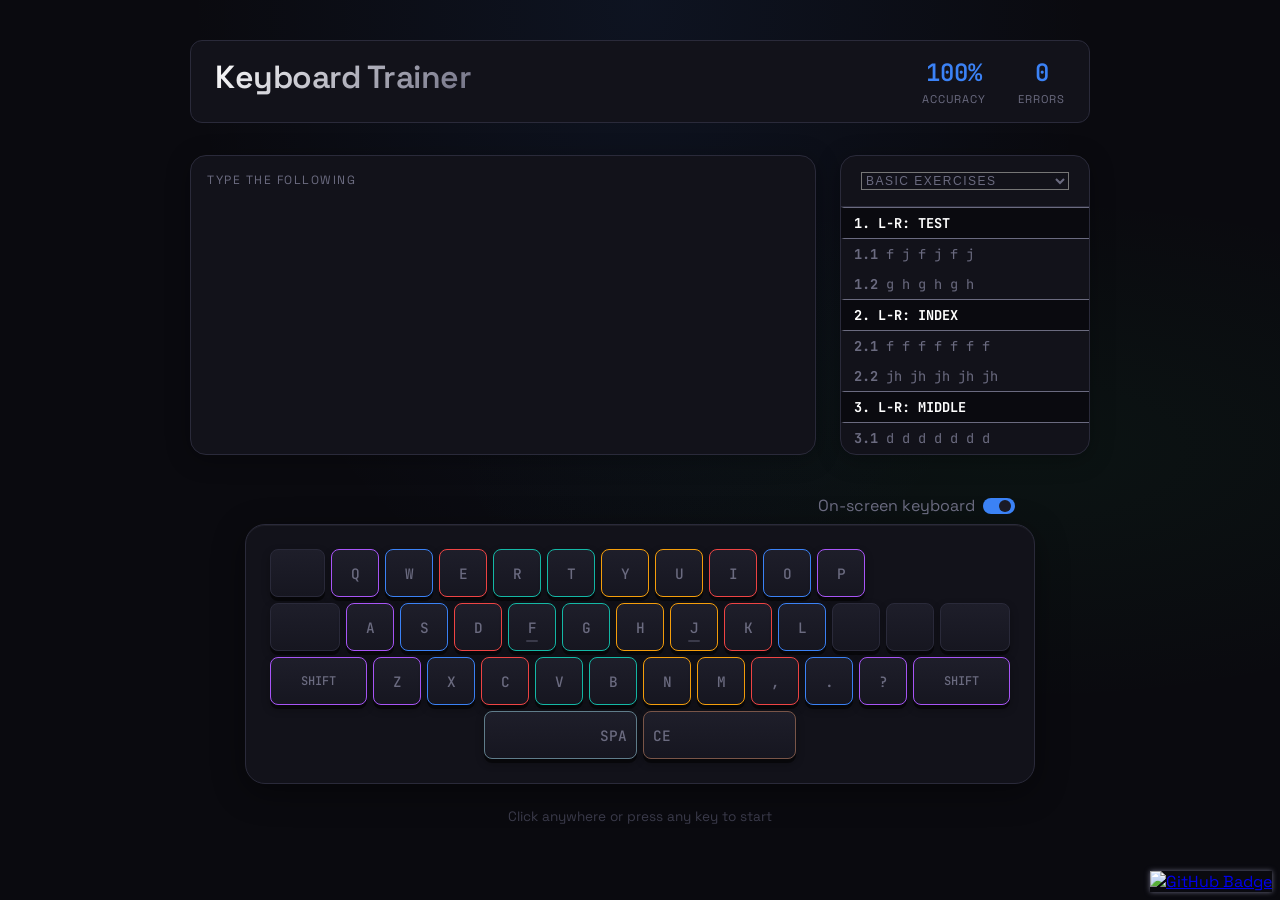
==== commit 4e5bc456: "Update index.html" ====
--- a/index.html
+++ b/index.html
@@ -514,6 +514,7 @@
             cursor: pointer;
             font-weight: 500;
             transition: all 0.2s ease;
+            margin: 4px;
         }
         .completion-message button:last-of-type {
             background: var(--accent-green);
@@ -540,12 +541,16 @@
             opacity: 1;
         }
 
-        /*TOGGLE
-
-        bg toggle: var(--text-secondary)
-        bg circle: var(--bg-tertiary)
-        br sec: var(--accent-blue)
-        */
+        .github-badge {
+            position: fixed;
+            bottom: 8px;
+            right: 8px;
+         
+        }
+        .github-badge img {
+        box-shadow: 0 0 5px 0px var(--text-secondary);
+        }
+
         .toggle {
   position: relative;
   display: inline-block;
@@ -629,10 +634,7 @@
             <span class="stat-value" id="accuracy">100%</span>
             <span class="stat-label">Accuracy</span>
         </div>
-        <!--div class="stat">
-            <span class="stat-value" id="wpm">0</span>
-            <span class="stat-label">WPM</span>
-        </div-->
+
         <div class="stat">
             <span class="stat-value" id="errors">0</span>
             <span class="stat-label">Errors</span>
@@ -719,41 +721,14 @@
 </div>
     <div class="focus-hint" id="focus-hint">Click anywhere or press any key to start</div>
 
-
-<!--
-    <div>
-    <span style="background: #d946ef">#d946ef</span>
-    <span style="background: #06b6d4">#06b6d4</span>
-    <span style="background: #84cc16">#84cc16</span>
-    <span style="background: #2563eb">#2563eb</span>
-    <span style="background: #dc2626">#dc2626</span>
-    <span style="background: #d946ef"></span>
-    <span style="background: #d946ef"></span>
-    <span style="background: #d946ef"></span>
+    <div class="github-badge">
+        <a href="https://github.com/1001bug/keyboard-trainer" target="_blank">
+            <img src="https://img.shields.io/badge/GitHub-Repo-black?logo=github" alt="GitHub Badge">
+        </a>
     </div>
-    <br>
-    <div>
-    <span style="background: #2563eb">#2563eb</span>
-    <span style="background: #db2777">#db2777</span>
-    <span style="background: #10b981">#10b981</span>
-    <span style="background: #f97316">#f97316</span>
-    <span style="background: #4f46e5">#4f46e5</span>
-    <span style="background: #d946ef"></span>
-    <span style="background: #d946ef"></span>
-    <span style="background: #d946ef"></span>
-    </div>
-    <br>
-    <div>
-    <span style="background: #ef4444">#ef4444</span>
-    <span style="background: #f59e0b">#f59e0b</span>
-    <span style="background: #14b8a6">#14b8a6</span>
-    <span style="background: #3b82f6">#3b82f6</span>
-    <span style="background: #a855f7">#a855f7</span>
-    <span style="background: #d946ef"></span>
-    <span style="background: #d946ef"></span>
-    <span style="background: #d946ef"></span>
-    </div>
--->
+    
+
+
     <div class="completion-message" id="completion-message">
         <h2>Exercise Complete!</h2>
         <p>Great job! Ready for the next one?</p>
@@ -766,29 +741,17 @@
 "use strict";
 
         const leftHand = new Set(['q','w','e','r','t','a','s','d','f','g','z','x','c','v','b']);
-        const rightHand = new Set();
-        // Exercise data - you can modify these sequences
-        /*const exercises = [
-            "f j f j f j@f j f j f j@f j f j f j",
-            "f f f f f f f f f f@j j j j j j j j j j@g g g g g g g g g g@h h h h h h h h h h@fg fg fg fg fg fg@jh jh jh jh jh jh@fgjh fgjh fgjh fgjh@ghf jhg ghf jhg ghf@fghj jhgf fghj jhgf@g g h h f f j j",
-            "d d d d d d d d d d@k k k k k k k k k k@df df df df df df@jk jk jk jk jk jk@dfg kjh dfg kjh@gfd hjk gfd hjk@dk dk dk dk dk dk@kdjf kdjf kdjf kdjf@dhg kfg dhg kfg@dd ff gg hh jj kk",
-            "s s s s s s s s s s@l l l l l l l l l l@sd sd sd sd sd sd@kl kl kl kl kl kl@sdf jkl sdf jkl@asdf hjkl asdf hjkl@sl sl sl sl sl sl@sdfg hjkl sdfg hjkl@lsd ksf lsd ksf@ss dd ff gg hh jj kk ll",
-            "a a a a a a a a a a@as as as as as as@asdf hjkl asdf hjkl@aa ss dd ff gg hh jj kk ll@glas hask dash flash@sagas salad alaska@half ask lad gas jag",
-            "fr ju ft jy de ki@r r r t t t y y y u u u@rt yu rt yu rt yu@er ty ui er ty ui@try hit yet rut@tree here there@grey kite like@ture ryit uyer",
-            "fv jm fb jn dc ki@v v v b b b n n n m m m@vb nm vb nm@cv bn m cv bn m@van man ban can@bad mad cad had@back hack jack lack",
-            "qo wp zx qo wp zx@qa az ws sx ed dc@pop wow zip axe@quick brown fox@lazy dog jumps@qwerty asdfgh zxcvb@power point zoom@mix max box fix",
-            "f f f f f f f f@j j j j j j j j@f j f j f j f j@d d d d d d d d@k k k k k k k k@d k d k d k d k@s s s s s s s s@l l l l l l l l@s l s l s l s l@a a a a a a a a@f d s a f d s a@j k l j k l j k l@g g g g g g g g@h h h h h h h h@g h g h g h g h@f g h j f g h j@t t t t t t t t@y y y y y y y y@t y t y t y t y@r r r r r r r r@u u u u u u u u@r u r u r u r u@e e e e e e e e@i i i i i i i i@e i e i e i e i@w w w w w w w w@o o o o o o o o@w o w o w o w o@q q q q q q q q@p p p p p p p p@q p q p q p q p@the quick brown fox jumps over the lazy dog"
-        ];*/
+        //const rightHand = new Set();
+
 
         // State
-        let currentIndex = {e:0,t:0,s:0,toString: function(a = this.e,b = this.t,c=this.s) {return `${a}:${b}:${c}`;}};
-        //toString: function(a,b,c) {return `${this.e}:${this.t}:${this.s}`;}
+        let currentIndex = {e:0,t:-1,s:-1,toString: function(a = this.e,b = this.t,c=this.s) {return `${a}:${b}:${c}`;}};
         let currentSpanIndex = 0;
         let isError = false;
         let totalKeystrokes = 0;
         let errorCount = 0;
         let startTime = null;
-        let completedExercises = new Set();
+        
 
         // DOM Elements
         const exerciseText = document.getElementById('exercise-text');
@@ -804,25 +767,28 @@
         // Character span elements cache
         let charSpans = [];
         let taskStepsRef = [];
-        // Exercise -> Task -> Step
-        // Bsc/Adv  -> LR-RL-> 1,2,3
+
         //Basic vs advanced
         let exercises = [];
-        //let exercise = 0;
 
         //page init
         function onWindowLoad(){
-        exercises.push(task_small);
-        exercises.push(task_big);
-        console.log(exercises);
-
-        initExerciseList();
+            exercises.push(task_small);
+            exercises.push(task_big);
+            //console.log(exercises);
+
+            initExerciseList();
+            updateExerciseListDisplay();
         }//onWindowLoad
 
         function select_task_type(o){
-            console.log('select_task_type',o, o.value);
             currentIndex.e = o.value;
+            currentIndex.t = -1;
+            currentIndex.s = -1;
+            
             initExerciseList();
+            updateExerciseListDisplay();
+            createTaskStepDisplay();
         }
 
 
@@ -831,13 +797,7 @@
             exerciseList.innerHTML = '';
             taskStepsRef = [];
 
-/*
-            const sorted = Object.keys(exercises[currentIndex.e]).sort((x, y) => {
-            const prefixCompare = y.slice(0, 5).localeCompare(x.slice(0, 5));
-            if (prefixCompare !== 0) return prefixCompare;
-            return x.length - y.length;
-            });
-*/
+
 
                 exercises[currentIndex.e].forEach((task, t_idx) => {
                     const groupHeader = document.createElement('div');
@@ -849,18 +809,13 @@
                     exerciseList.appendChild(groupHeader);
                     taskStepsRef.push(groupHeader);
 
-                    console.log('task ',task,' idx ',t_idx);
-
                     task.steps.forEach((step, s_idx) => {
-                        console.log('step ',step[0],' idx ',s_idx);
+                        //console.log('step ',step[0],' idx ',s_idx);
                         const item = document.createElement('div');
                         item.className = 'exercise-item';
                         item.dataset.t_idx = t_idx;
                         item.dataset.s_idx = s_idx;
                         item.dataset.ets_sign = currentIndex.toString(currentIndex.e,t_idx,s_idx);
-
-                        //if (t_idx === currentIndex.t && s_idx === currentIndex.s) item.classList.add('active');
-                        //if (completedExercises.has(currentIndex.toString())) item.classList.add('completed-exercise');
 
                         item.innerHTML = `<span>${t_idx + 1}.${s_idx + 1}</span>&nbsp;<span>${step[0].substring(0, 14)}</span>`;
                         item.addEventListener('click', () => loadTaskStep(t_idx,s_idx));
@@ -887,17 +842,9 @@
             createTaskStepDisplay();
             updateTaskStepDisplay();
             updateExerciseListDisplay();
-            //initExerciseList(); // replace with updateExerciseListDisplay()
             updateStats();
             highlightCurrentKey();
             
-            // Scroll to active item
-            /*const activeItem = exerciseList.querySelector('.exercise-item.active');
-            if (activeItem) {
-                activeItem.scrollIntoView({ behavior: 'smooth', block: 'nearest' });
-            }*/
-
-
         }
 
 
@@ -906,8 +853,11 @@
         function createTaskStepDisplay() {
             // Exercise -> Task -> Step
 
-            //const text = exercises[currentIndex];
+            exerciseText.scrollTop = 0;
             exerciseText.innerHTML = '';
+            
+            if (currentIndex.t < 0 || currentIndex.s < 0 ) return;
+            
             charSpans = [];
 
             const rows = exercises[currentIndex.e][currentIndex.t].steps[currentIndex.s];
@@ -976,15 +926,17 @@
         function updateExerciseListDisplay() {
             taskStepsRef.forEach((elem, index) => {
                 elem.classList.remove('active');
-                //.dataset.t_idx
-                //.dataset.s_idx
+
                 if (elem.dataset.s_idx !== undefined && elem.dataset.t_idx !== undefined && elem.dataset.ets_sign !== undefined) {
                     if(currentIndex.s == elem.dataset.s_idx && currentIndex.t == elem.dataset.t_idx){
                         elem.classList.add('active');
-                    }//@@@@@@@@@@@@@@@@@@@@@@@@@@@@@@@@@@@@ currentIndex.toString()
-                    if (completedExercises.has(elem.dataset.ets_sign)  ) {
+                    }
+                    
+                    const completed = localStorage.getItem('exercise_' + elem.dataset.ets_sign);
+                    if (completed !== null) {
                         elem.classList.add('completed-exercise');
-                    }
+                    };
+
                 }
                 if (elem.dataset.s_idx === undefined && elem.dataset.t_idx !== undefined) {
                     if(currentIndex.t == elem.dataset.t_idx){
@@ -1030,7 +982,7 @@
                         }
 
                     }
-                console.log("currentChar: ",currentChar, "prev:", charSpans[currentSpanIndex - 1].innerText)
+                //console.log("currentChar: ",currentChar, "prev:", charSpans[currentSpanIndex - 1].innerText)
                 }
 
             }
@@ -1049,13 +1001,7 @@
                 : 100;
             accuracyDisplay.textContent = accuracy + '%';
             errorsDisplay.textContent = errorCount;
-            /*
-            if (startTime && currentSpanIndex > 0) {
-                const elapsedMinutes = (Date.now() - startTime) / 60000;
-                const words = currentSpanIndex / 5;
-                const wpm = Math.round(words / elapsedMinutes);
-                wpmDisplay.textContent = wpm;
-            }*/
+
         }
 
         // Handle key press
@@ -1103,9 +1049,10 @@
 
                 
                 if (currentSpanIndex >= charSpans.length) {
-                    // Exercise complete
-                    completedExercises.add(currentIndex.toString());
-                    //initExerciseList(); replace with updateExerciseListDisplay() @@@@@@@@@@@@@@
+                    // Exercise complete. replace wiht 'localStorage'
+                    //completedExercises.add(currentIndex.toString());
+                    localStorage.setItem('exercise_' + currentIndex.toString(), 1);
+                    
                     showCompletionMessage();
                 }
                 
@@ -1122,17 +1069,38 @@
 
         function scrollToChar() {
 
-            const element = document.querySelector('.char.current');
+            //return;
+            const container = exerciseText;
+            const target = document.querySelector('.char.current');
+
+            if (container === null || target === null) return;
+
+            // Calculate the relative position
+            const containerRect = container.getBoundingClientRect();
+            const targetRect = target.getBoundingClientRect();
+
+            // Calculate the scroll distance needed within the container
+            // This example scrolls the top of the target to the top of the container's view
+            const scrollTopDistance = targetRect.top - containerRect.top + container.scrollTop;
+
+            // Set the new scroll position
+            container.scrollTo({
+                top: scrollTopDistance,
+                behavior: 'smooth'
+            });
+            
+            /*const element = document.querySelector('.char.current');
             if (element !== null) {
             element.scrollIntoView({
                 behavior: 'smooth',
                 block: 'start'
                 });
-            }
+            }*/
         }
 
         function scrollToTaskStep() {
             // Scroll to active item
+            //container 'exerciseList'
             const activeItem = exerciseList.querySelector('.exercise-item.active');
             if (activeItem !== null) {
                 activeItem.scrollIntoView({ behavior: 'smooth', block: 'nearest' });
@@ -1195,6 +1163,24 @@
         // Initialize
 
 
+console.log(`
+%c
+888    888 8888888888 888      888      .d88888b.       888       888  .d88888b.  8888888b.  888      8888888b.  
+888    888 888        888      888     d88P" "Y88b      888   o   888 d88P" "Y88b 888   Y88b 888      888  "Y88b 
+888    888 888        888      888     888     888      888  d8b  888 888     888 888    888 888      888    888 
+8888888888 8888888    888      888     888     888      888 d888b 888 888     888 888   d88P 888      888    888 
+888    888 888        888      888     888     888      888d88888b888 888     888 8888888P"  888      888    888 
+888    888 888        888      888     888     888      88888P Y88888 888     888 888 T88b   888      888    888 
+888    888 888        888      888     Y88b. .d88P      8888P   Y8888 Y88b. .d88P 888  T88b  888      888  .d88P 
+888    888 8888888888 88888888 88888888 "Y88888P"       888P     Y888  "Y88888P"  888   T88b 88888888 8888888P"  
+`, "color: #3b82f6; font-weight: bold;");
+
+console.log(
+  "%c 🚀 DIY Project %c System ready. Welcome to the backstage.",
+  "background: #f59e0b; color: #3b82f6; padding: 5px 10px; border-radius: 4px 0 0 4px; font-weight: bold;",
+  "background: #ef4444; color: white; padding: 5px 10px; border-radius: 0 4px 4px 0;"
+);
+
         const task_big = [{"dir":"LR-RL","name":"L_I R_I","steps":[["th nt th nt th nt","ty ng ty ng ty ng","tu ur tu ur tu ur","ry ut ry ut ry ut","ru yt ru yt ru yt"],["rn yr rn yr rn yr","rm yb rm yb rm yb","gh ug gh ug gh ug","bu uf bu uf bu uf","tn ub tn ub tn ub"],["tm nv tm nv tm nv","rh nr rh nr rh nr","gy nf gy nf gy nf","gu nb gu nb gu nb","gn mb gn mb gn mb"],["gm ht gm ht gm ht","fy hr fy hr fy hr","fu fu fu fu fu fu","by by by by by by","bm bm bm bm bm bm","bj bj bj bj bj bj"]]},{"dir":"LR-RL","name":"L_M, R_M","steps":[["di ic di ic di ic","ci ie ci ie ci ie","ck ke ck ke ck ke","ek id ek id ek id","ei kd ei kd ei kd"]]},{"dir":"LR-RL","name":"L_R, L_P, R_R, R_P","steps":[["al la al la al la","so pa so pa so pa","sp ow sp ow sp ow","ap os ap os ap os","zo ls zo ls zo ls"],["xp ps xp ps xp ps","wo oz wo oz wo oz","wl ox wl ox wl ox","sl oa sl oa sl oa","ao ao ao ao ao ao"]]},{"dir":"LR-RL","name":"L_M, R_I","steps":[["en ne en ne en ne","ch me ch me ch me","em nd em nd em nd","cu he cu he cu he","ey nc ey nc ey nc"],["eu uc eu uc eu uc","eh ye eh ye eh ye","dy yd dy yd dy yd","du yc du yc du yc","dn ue dn ue dn ue"],["dm ud dm ud dm ud","dj je dj je dj je","cy cy cy cy cy cy"]]},{"dir":"LR-RL","name":"L_I, R_M","steps":[["ti it ti it ti it","ri iv ri iv ri iv","vi ir vi ir vi ir","fi ig fi ig fi ig"],["gi if gi if gi if","bi ib bi ib bi ib","rk rk rk rk rk rk"]]},{"dir":"LR-RL","name":"L_I, R_R, R_P","steps":[["ro or ro or ro or","to pr to pr to pr","fo ot fo ot fo ot","bo ov bo ov bo ov","bl pt bl pt bl pt"],["vo pg vo pg vo pg","tp og tp og tp og","tl of tl of tl of","rp ob rp ob rp ob","rl lv rl lv rl lv"],["go lt go lt go lt","gl lg gl lg gl lg","fl lf fl lf fl lf","lb lb lb lb lb lb"]]},{"dir":"LR-RL","name":"R_I, L_R, L_P","steps":[["an ns an ns an ns","su na su na su na","sh ma sh ma sh ma","am us am us am us","qu ha qu ha qu ha"],["ay ua ay ua ay ua","xu yw xu yw xu yw","xh ys xh ys xh ys","wn ya wn ya wn ya","wh uz wh uz wh uz"],["sy ms sy ms sy ms","sn ja sn ja sn ja","sm hs sm hs sm hs","au au au au au au","ah ah ah ah ah ah"]]},{"dir":"LR-RL","name":"L_I, R_M, R_R, R_P","steps":[["ti or ti or ti or","ri it ri it ri it","ro pr ro pr ro pr","to ot to ot to ot","vi iv vi iv vi iv"],["fi ov fi ov fi ov","gi ir gi ir gi ir","fo ig fo ig fo ig","bo if bo if bo if","bl pt bl pt bl pt"],["bi pg bi pg bi pg","vo og vo og vo og","tp of tp of tp of","tl ob tl ob tl ob","rp lv rp lv rp lv"],["rl lt rl lt rl lt","rk lg rk lg rk lg","go lf go lf go lf","gl lb gl lb gl lb","fl ib fl ib fl ib"]]},{"dir":"LR-RL","name":"R_I, L_M, L_R, L_P","steps":[["en ns en ns en ns","an ne an ne an ne","ch me ch me ch me","su nd su nd su nd","sh na sh na sh na"],["em ma em ma em ma","am he am he am he","qu us qu us qu us","cu nc cu nc cu nc","ay ha ay ha ay ha"],["xu uc xu uc xu uc","xh ua xh ua xh ua","wn yw wn yw wn yw","wh ys wh ys wh ys","sy ye sy ye sy ye"],["sn yd sn yd sn yd","sm yc sm yc sm yc","ey ya ey ya ey ya","eu uz eu uz eu uz","eh ue eh ue eh ue"],["dy ud dy ud dy ud","du ms du ms du ms","dn je dn je dn je","dm ja dm ja dm ja","dj hs dj hs dj hs"],["cy cy cy cy cy cy","au au au au au au","ah ah ah ah ah ah"]]},{"dir":"LL-RR","name":"L_I, R_I","steps":[["tr un tr un tr un","rt um rt um rt um","gr yn gr yn gr yn","br ym br ym br ym","tb uy tb uy tb uy"],["rv ny rv ny rv ny","rg nu rg nu rg nu","rf nm rf nm rf nm","rb nj rb nj rb nj","gt nh gt nh gt nh"],["ft my ft my ft my","fr mu fr mu fr mu","bt mn bt mn bt mn","ju ju ju ju ju ju","hy hy hy hy hy hy"],["hu hu hu hu hu hu","hn hn hn hn hn hn","hm hm hm hm hm hm"]]},{"dir":"LL-RR","name":"R_R, L_R, L_P, R_P","steps":[["as ol as ol as ol","wa lo wa lo wa lo","sa po sa po sa po","za pl za pl za pl"],["xa op xa op xa op","ws lp ws lp ws lp","sw sw sw sw sw sw","sq sq sq sq sq sq"],["az az az az az az","ax ax ax ax ax ax","aw aw aw aw aw aw","aq aq aq aq aq aq"]]},{"dir":"LL-RR","name":"L_M, R_I","steps":[["ed un ed un ed un","de um de um de um","ce yn ce yn ce yn","ec ym ec ym ec ym","dc uy dc uy dc uy"],["cd ny cd ny cd ny","nu nu nu nu nu nu","nm nm nm nm nm nm","nj nj nj nj nj nj","nh nh nh nh nh nh"],["my my my my my my","mu mu mu mu mu mu","mn mn mn mn mn mn","ju ju ju ju ju ju","hy hy hy hy hy hy"],["hu hu hu hu hu hu","hn hn hn hn hn hn","hm hm hm hm hm hm"]]},{"dir":"LL-RR","name":"L_I, R_M","steps":[["tr ki tr ki tr ki","rt ik rt ik rt ik","gr gr gr gr gr gr","br br br br br br","tb tb tb tb tb tb"],["rv rv rv rv rv rv","rg rg rg rg rg rg","rf rf rf rf rf rf","rb rb rb rb rb rb","gt gt gt gt gt gt"],["ft ft ft ft ft ft","fr fr fr fr fr fr","bt bt bt bt bt bt"]]},{"dir":"LL-RR","name":"L_I, R_R, R_P","steps":[["tr ol tr ol tr ol","rt lo rt lo rt lo","gr po gr po gr po","br pl br pl br pl","tb op tb op tb op"],["rv lp rv lp rv lp","rg rg rg rg rg rg","rf rf rf rf rf rf","rb rb rb rb rb rb","gt gt gt gt gt gt"],["ft ft ft ft ft ft","fr fr fr fr fr fr","bt bt bt bt bt bt"]]},{"dir":"LL-RR","name":"R_I, L_R, L_P","steps":[["as un as un as un","wa um wa um wa um","sa yn sa yn sa yn","za ym za ym za ym","xa uy xa uy xa uy"],["ws ny ws ny ws ny","sw nu sw nu sw nu","sq nm sq nm sq nm","az nj az nj az nj","ax nh ax nh ax nh"],["aw my aw my aw my","aq mu aq mu aq mu","mn mn mn mn mn mn","ju ju ju ju ju ju","hy hy hy hy hy hy"],["hu hu hu hu hu hu","hn hn hn hn hn hn","hm hm hm hm hm hm"]]},{"dir":"LL-RR","name":"L_I, R_M, R_R, R_P","steps":[["tr io tr io tr io","rt li rt li rt li","gr ol gr ol gr ol","br lo br lo br lo","tb po tb po tb po"],["rv il rv il rv il","rg pl rg pl rg pl","rf pi rf pi rf pi","rb op rb op rb op","gt ki gt ki gt ki"],["ft ip ft ip ft ip","fr ok fr ok fr ok","bt oi bt oi bt oi","lp lp lp lp lp lp","lk lk lk lk lk lk"],["ko ko ko ko ko ko","kl kl kl kl kl kl","ik ik ik ik ik ik"]]},{"dir":"LL-RR","name":"R_I, L_M, L_R, L_P","steps":[["es un es un es un","ed um ed um ed um","se yn se yn se yn","de ym de ym de ym","ea uy ea uy ea uy"],["ce ny ce ny ce ny","ca nu ca nu ca nu","ec nm ec nm ec nm","as nj as nj as nj","ac nh ac nh ac nh"],["ad my ad my ad my","we mu we mu we mu","wa mn wa mn wa mn","sc ju sc ju sc ju","sa hy sa hy sa hy"],["ex hu ex hu ex hu","ds hn ds hn ds hn","da hm da hm da hm","ze ze ze ze ze ze","za za za za za za"],["xe xe xe xe xe xe","xc xc xc xc xc xc","xa xa xa xa xa xa","ws ws ws ws ws ws","sw sw sw sw sw sw"],["sq sq sq sq sq sq","sd sd sd sd sd sd","ew ew ew ew ew ew","eq eq eq eq eq eq","dw dw dw dw dw dw"],["dc dc dc dc dc dc","cs cs cs cs cs cs","cd cd cd cd cd cd","az az az az az az","ax ax ax ax ax ax"],["aw aw aw aw aw aw","aq aq aq aq aq aq","ae ae ae ae ae ae"]]}];
 
         const task_small = [{"dir":"L-R","name":"Test","steps":[["f j f j f j","f j f j f j"],["g h g h g h","g h g h g h"]]},{"dir":"L-R","name":"Index","steps":[["f f f f f f f f f f","j j j j j j j j j j","g g g g g g g g g g","h h h h h h h h h h","fg fg fg fg fg fg"],["jh jh jh jh jh jh","fgjh fgjh fgjh fgjh","ghf jhg ghf jhg ghf","fghj jhgf fghj jhgf","g g h h f f j j"]]},{"dir":"L-R","name":"Middle","steps":[["d d d d d d d d d d","k k k k k k k k k k","df df df df df df","jk jk jk jk jk jk","dfg kjh dfg kjh"],["gfd hjk gfd hjk","dk dk dk dk dk dk","kdjf kdjf kdjf kdjf","dhg kfg dhg kfg","dd ff gg hh jj kk"]]},{"dir":"L-R","name":"Ring","steps":[["s s s s s s s s s s","l l l l l l l l l l","sd sd sd sd sd sd","kl kl kl kl kl kl","sdf jkl sdf jkl"],["asdf hjkl asdf hjkl","sl sl sl sl sl sl","sdfg hjkl sdfg hjkl","lsd ksf lsd ksf","ss dd ff gg hh jj kk ll"]]},{"dir":"L-R","name":"Pinky","steps":[["a a a a a a a a a a","as as as as as as","asdf hjkl asdf hjkl","aa ss dd ff gg hh jj kk ll"],["glas hask dash flash","sagas salad alaska","half ask lad gas jag"]]},{"dir":"L-R","name":"Upper row","steps":[["fr ju ft jy de ki","r r r t t t y y y u u u","rt yu rt yu rt yu","er ty ui er ty ui"],["try hit yet rut","tree here there","grey kite like","ture ryit uyer"]]},{"dir":"L-R","name":"Bottom row","steps":[["fv jm fb jn dc ki","v v v b b b n n n m m m","vb nm vb nm","cv bn m cv bn m"],["van man ban can","bad mad cad had","back hack jack lack"]]},{"dir":"L-R","name":"Word mix","steps":[["qo wp zx qo wp zx","qa az ws sx ed dc","pop wow zip axe","qwerty asdfgh zxcvb"],["power point zoom","mix max box fix","quick brown fox","lazy dog jumps"]]},{"dir":"L-R","name":"A hodgepodge","steps":[["f f f f f f f f","j j j j j j j j","f j f j f j f j","d d d d d d d d","k k k k k k k k"],["d k d k d k d k","s s s s s s s s","l l l l l l l l","s l s l s l s l","a a a a a a a a"],["f d s a f d s a","j k l j k l j k l","g g g g g g g g","h h h h h h h h","g h g h g h g h"],["f g h j f g h j","t t t t t t t t","y y y y y y y y","t y t y t y t y","r r r r r r r r"],["u u u u u u u u","r u r u r u r u","e e e e e e e e","i i i i i i i i","e i e i e i e i"],["w w w w w w w w","o o o o o o o o","w o w o w o w o","q q q q q q q q","p p p p p p p p","q p q p q p q p"],["the quick brown fox","jumps over the lazy dog","the quick brown fox","jumps over the lazy dog"]]}];
